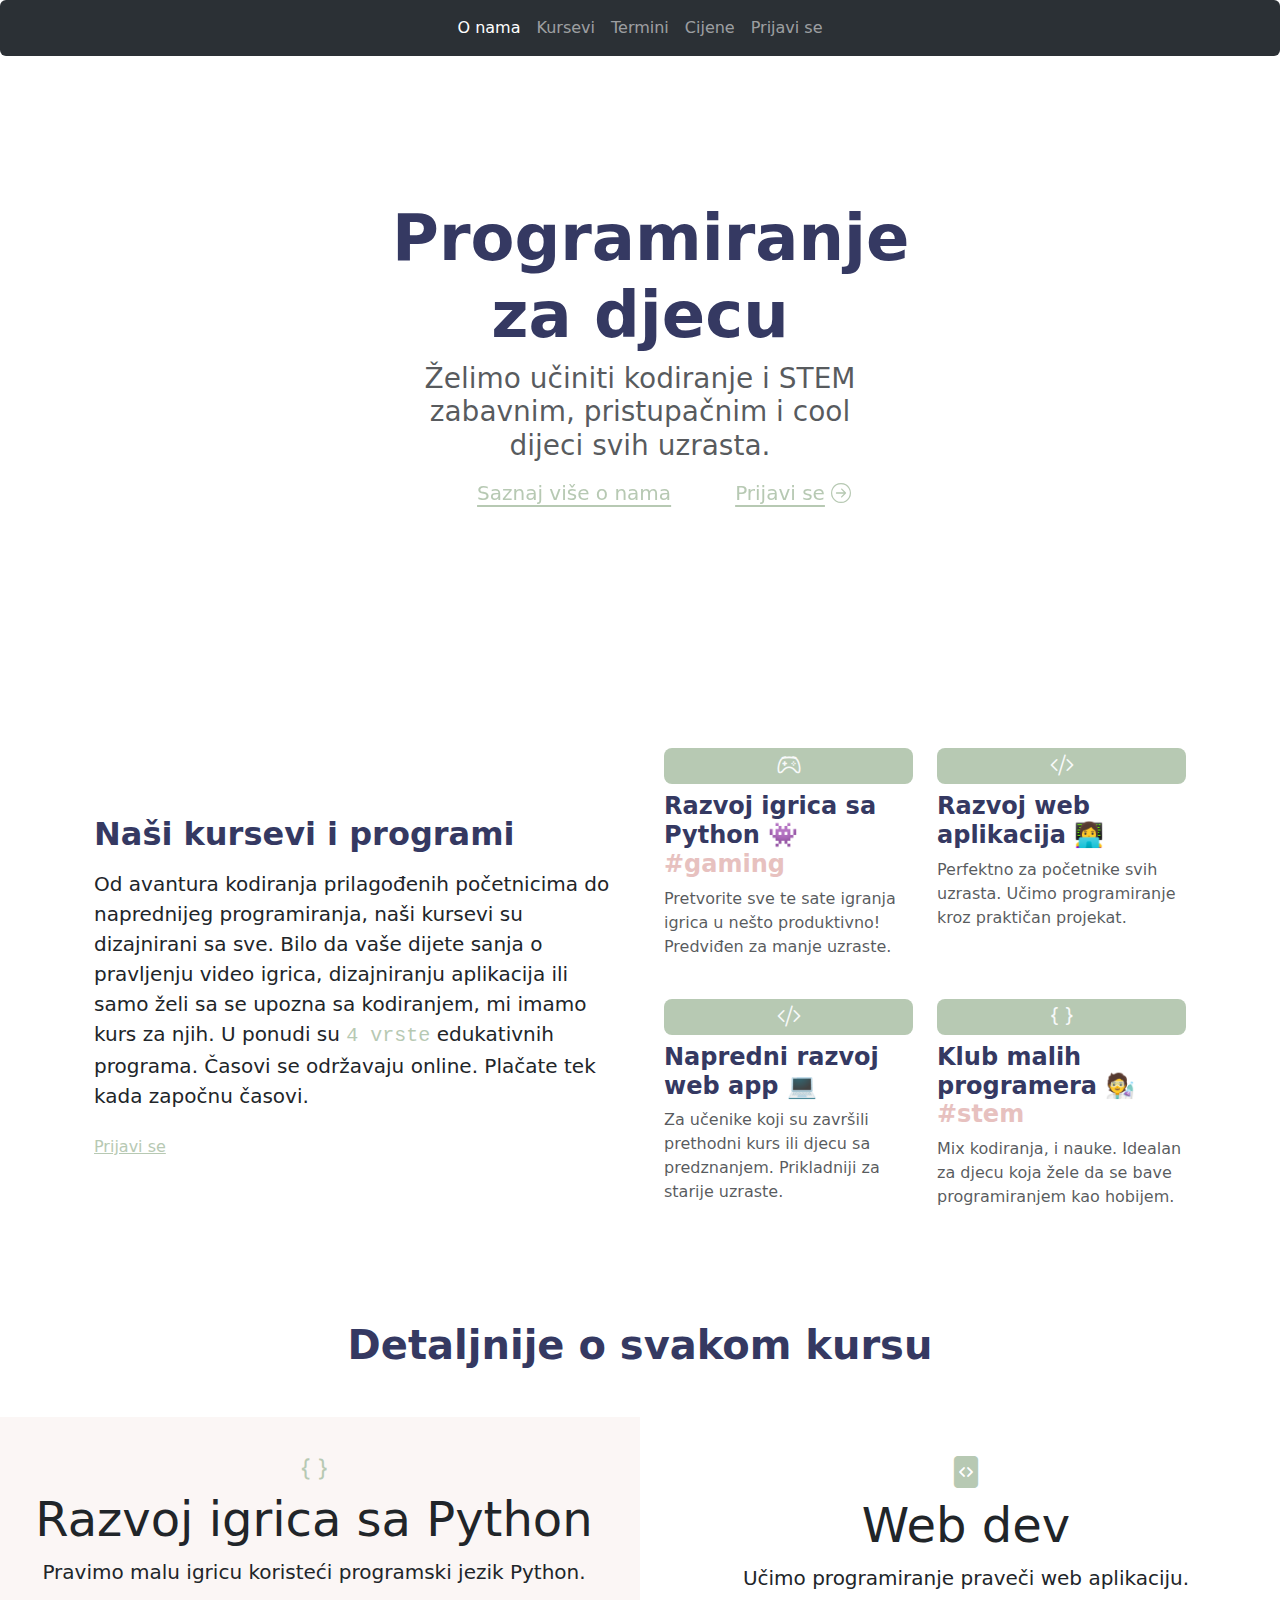
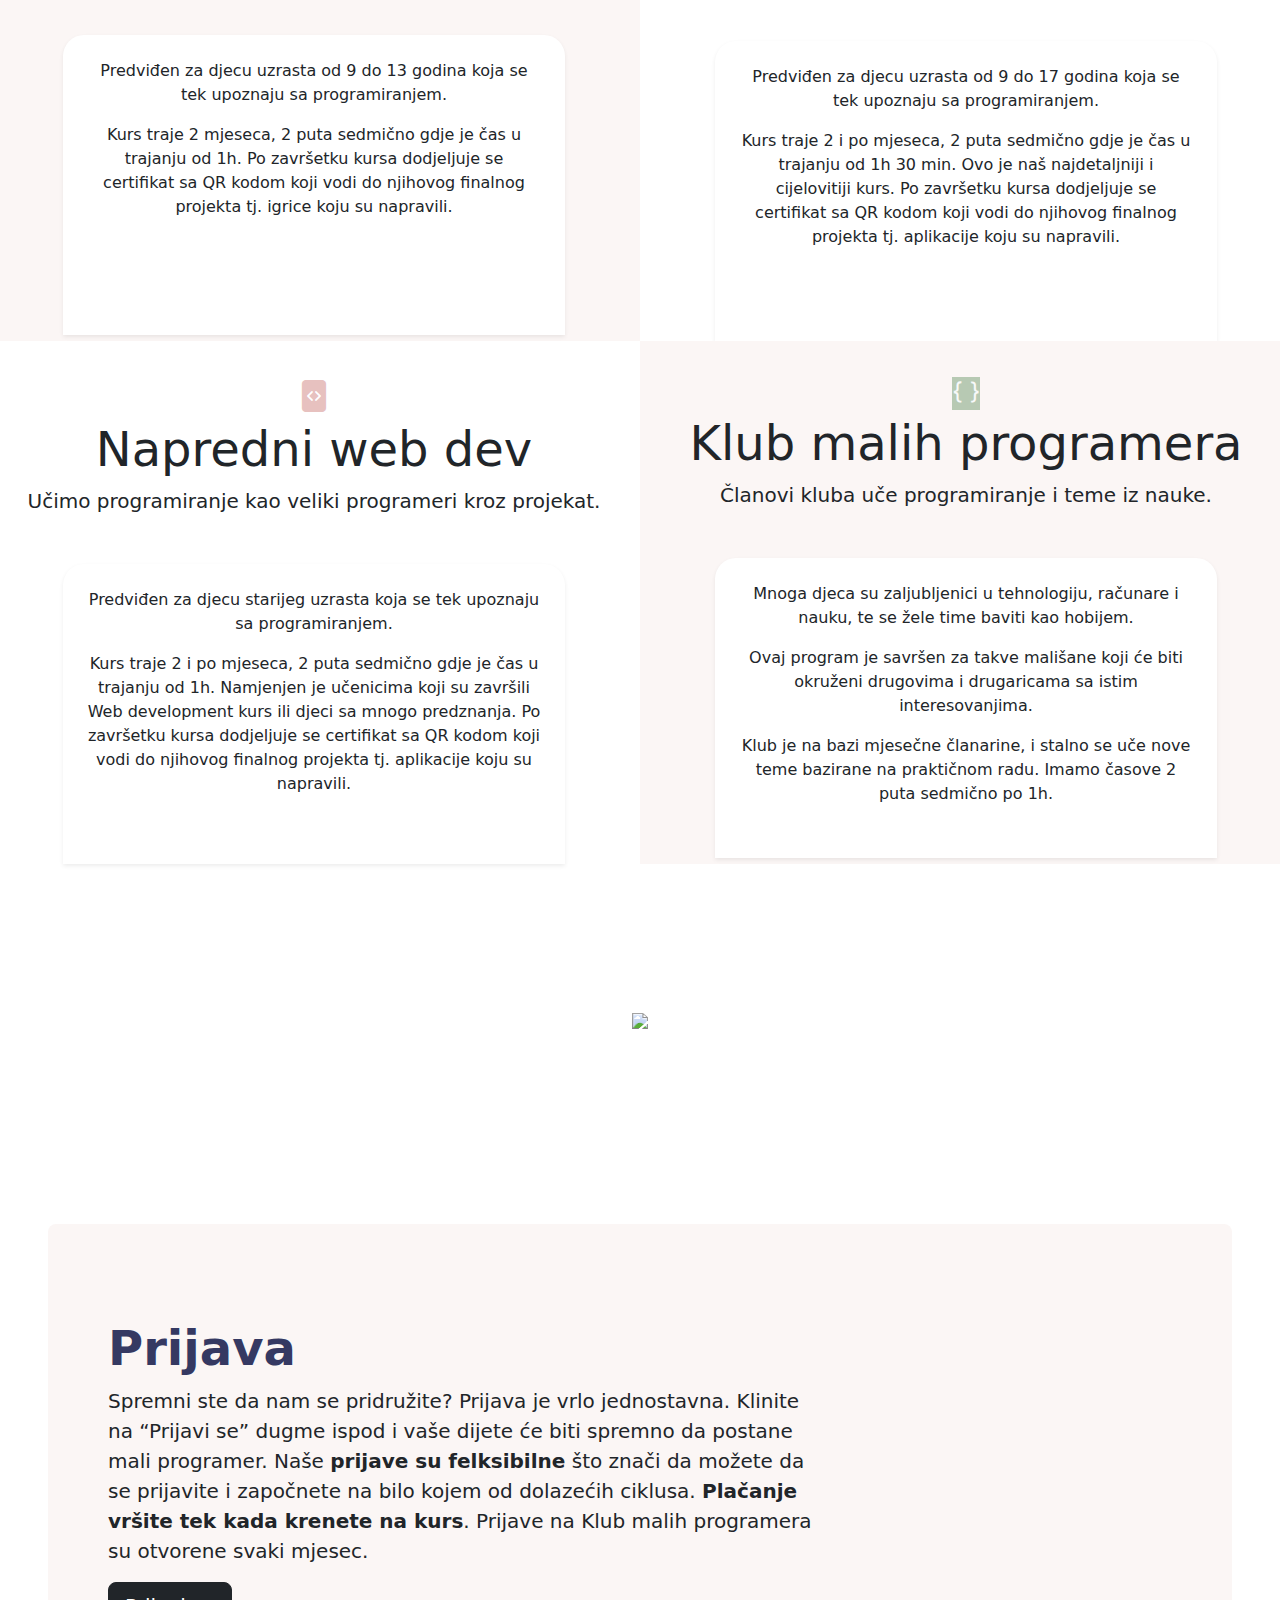
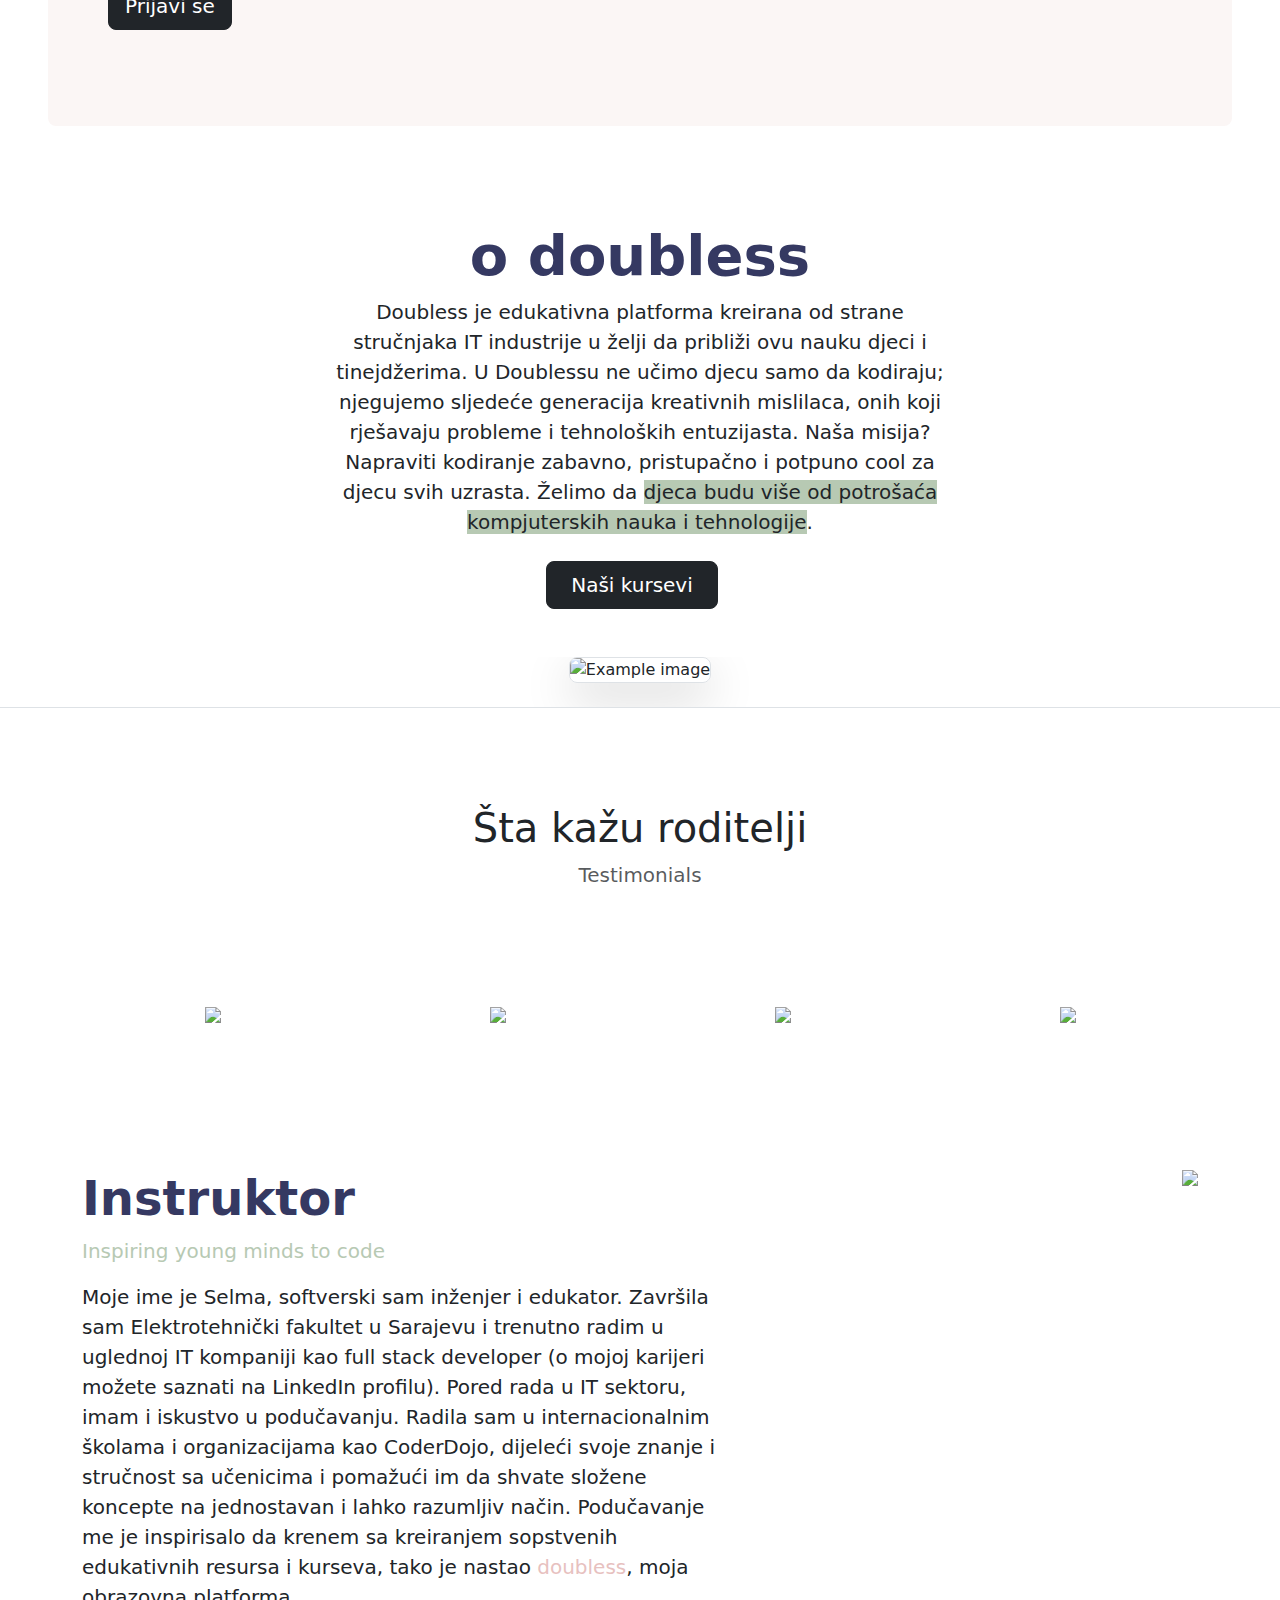
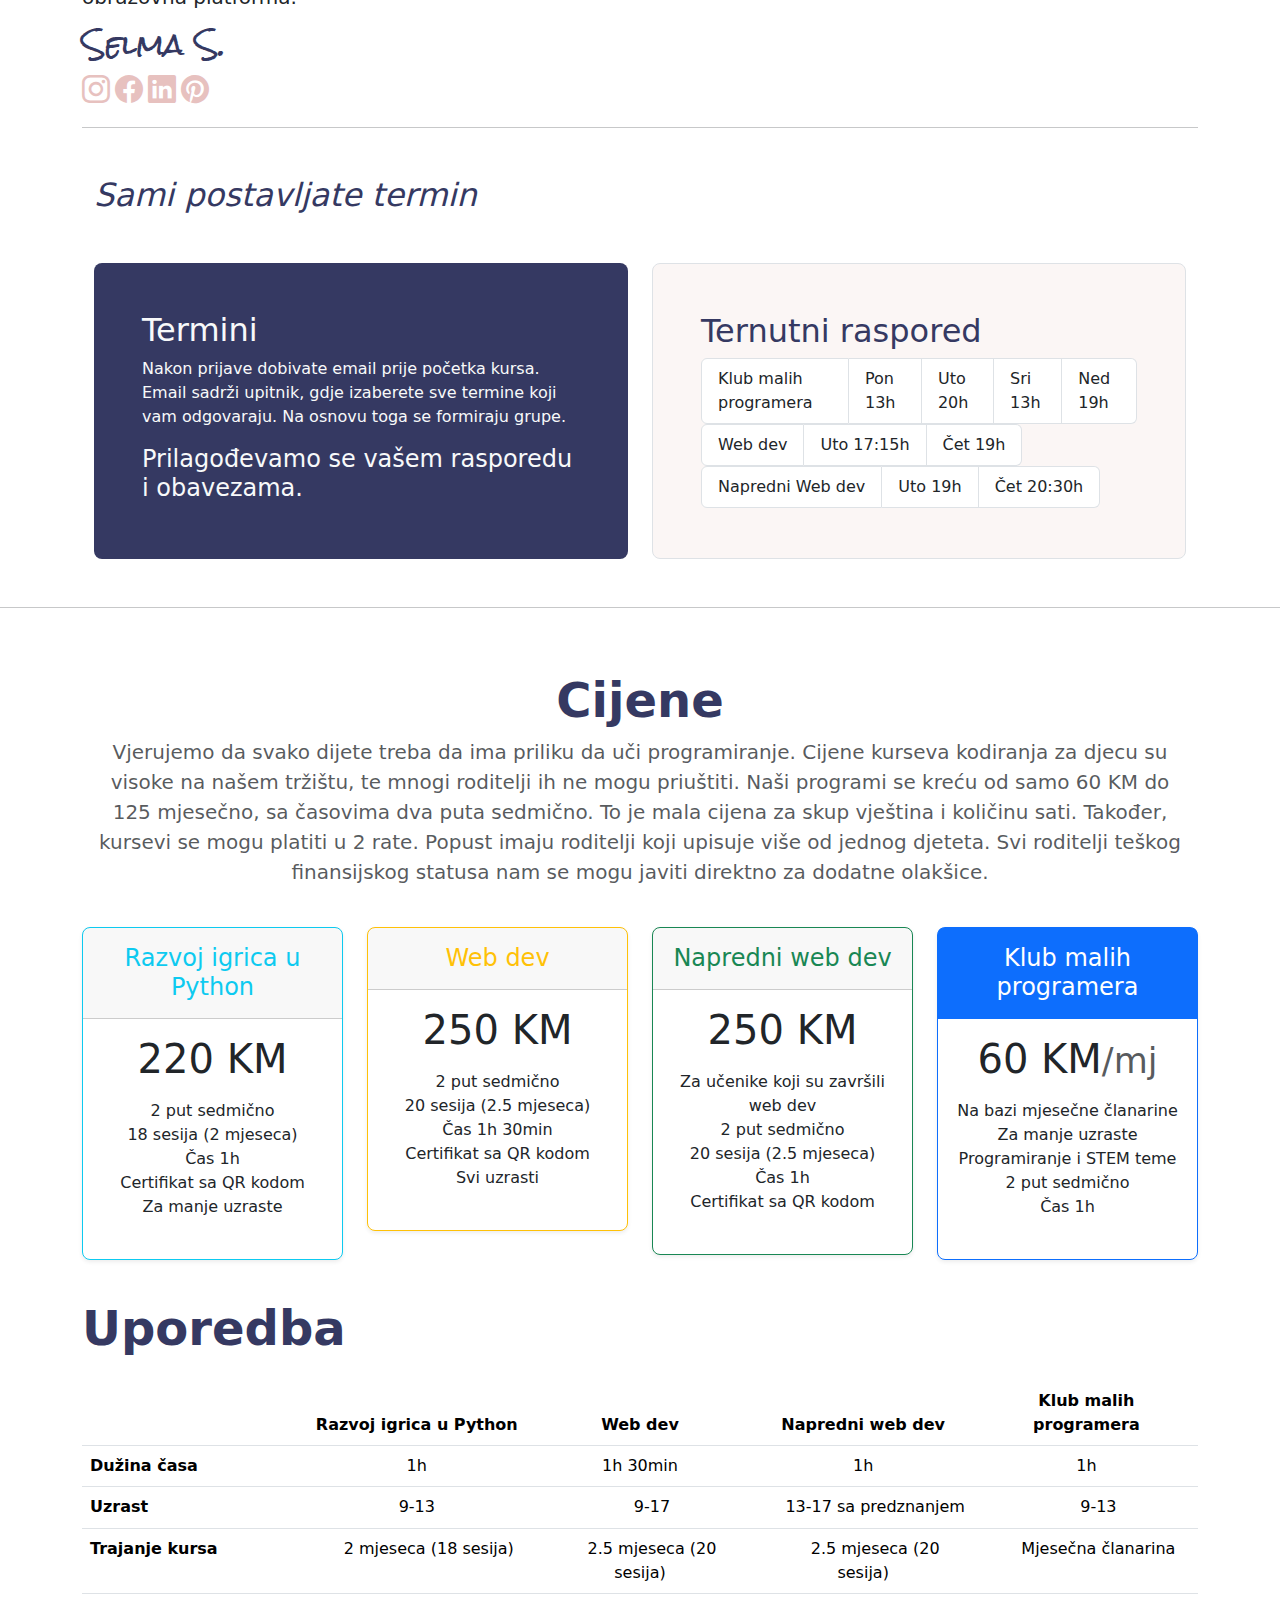
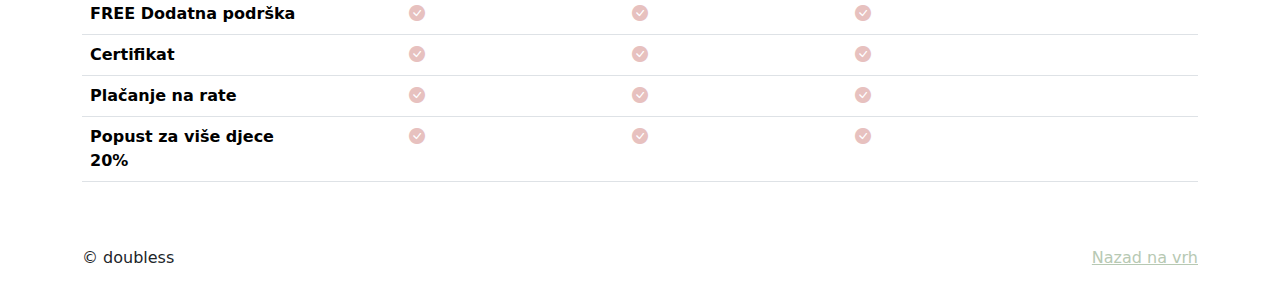
==== indext.html @ 5a81f7b3 "index ans css" ====
<!DOCTYPE html>
<html>

<head>
    <title>doubless - Kursevi Info</title>
    <link rel="icon" type="image/x-icon" href="assets/doubless-logo.svg">
    <link rel="stylesheet" href="style.css">
    <link href="https://cdn.jsdelivr.net/npm/bootstrap@5.3.3/dist/css/bootstrap.min.css" rel="stylesheet"
        integrity="sha384-QWTKZyjpPEjISv5WaRU9OFeRpok6YctnYmDr5pNlyT2bRjXh0JMhjY6hW+ALEwIH" crossorigin="anonymous">
    <link rel="stylesheet" href="https://cdn.jsdelivr.net/npm/bootstrap-icons@1.3.0/font/bootstrap-icons.css">
    <link rel="preconnect" href="https://fonts.googleapis.com">
    <link rel="preconnect" href="https://fonts.gstatic.com" crossorigin>
    <link href="https://fonts.googleapis.com/css2?family=Rock+Salt&display=swap" rel="stylesheet">
    <script src="https://cdn.jsdelivr.net/npm/bootstrap@5.3.3/dist/js/bootstrap.bundle.min.js"></script>
</head>

<body>
    <!--NAVBAR-->
    <nav class="navbar navbar-expand-lg bg-body-tertiary rounded sticky-top" aria-label="Main menu"
        data-bs-theme="dark">
        <div class="container-fluid">
            <button class="navbar-toggler" type="button" data-bs-toggle="collapse" data-bs-target="#navbarsExample11"
                aria-controls="navbarsExample11" aria-expanded="false" aria-label="Toggle navigation">
                <span class="navbar-toggler-icon"></span>
            </button>

            <div class="collapse navbar-collapse d-lg-flex" id="navbarsExample11">
                <ul class="navbar-nav col-lg-12 justify-content-lg-center">
                    <li class="nav-item">
                        <a class="nav-link active" aria-current="page" href="#o-doubless">O nama</a>
                    </li>
                    <li class="nav-item">
                        <a class="nav-link" href="#kursevi">Kursevi</a>
                    </li>
                    <li class="nav-item">
                        <a class="nav-link" href="#termini">Termini</a>
                    </li>
                    <li class="nav-item">
                        <a class="nav-link" href="#cijene">Cijene</a>
                    </li>
                    <li class="nav-item">
                        <a class="nav-link" href="#prijava">Prijavi se</a>
                    </li>
                </ul>

            </div>
        </div>
    </nav>
    </nav>
    <!--END NAVBAR-->
    <main data-bs-spy="scroll" data-bs-target="#main-nav">
        <!--HEADER-->
        <div class="position-relative overflow-hidden p-3 p-md-5 coding-kids-bg text-center">
            <div class="col-md-6 p-lg-5 mx-auto my-5">
                <h1 class="display-3 fw-bold blue-text">Programiranje za djecu</h1>
                <h3 class="fw-normal text-muted mb-3">Želimo učiniti kodiranje i STEM zabavnim, pristupačnim i cool
                    dijeci svih uzrasta.</h3>
                <div class="d-flex gap-3 justify-content-center lead fw-normal">
                    <a class="icon-link mx-5" href="#o-doubless">
                        Saznaj više o nama
                    </a>
                    <a class="icon-link" href="#prijava">
                        Prijavi se <i class="bi-arrow-right-circle"></i>

                    </a>
                </div>
            </div>
        </div>

        <!--KURSEVI-->
        <div id="kursevi" class="container px-4 py-5">

            <div class="row row-cols-1 row-cols-md-2 align-items-md-center g-5 py-5">
                <div class="col d-flex flex-column align-items-start gap-2">
                    <h2 class="fw-bold blue-text">Naši kursevi i programi</h2>
                    <p class="lead">
                        Od avantura kodiranja prilagođenih početnicima do naprednijeg programiranja, naši kursevi su
                        dizajnirani sa sve. Bilo da vaše dijete sanja o pravljenju video igrica,
                        dizajniranju
                        aplikacija ili samo želi sa se upozna sa kodiranjem, mi imamo kurs za njih. U ponudi su
                        <strong class="font-monospace green-text">4 vrste</strong>
                        edukativnih programa. Časovi se održavaju online. Plačate tek kada započnu časovi.
                    </p>
                    <a href="https://docs.google.com/forms/d/e/1FAIpQLSfyMTH7aptiJFYDIwvxErD6fFetUZGbNiWB-TC8jbRdV_e57Q/viewform?usp=sf_link"
                        class="green-text">Prijavi se</a>
                </div>

                <div class="col">
                    <div class="row row-cols-1 row-cols-sm-2 g-4">
                        <div class="col d-flex flex-column gap-2">
                            <div
                                class="feature-icon-small d-inline-flex align-items-center justify-content-center green-bg fs-4 rounded-3">
                                <i class="bi bi-controller  text-light"></i>
                            </div>
                            <h4 class="fw-semibold mb-0 blue-text">Razvoj igrica sa Python 👾 <span
                                    class="pink-text">#gaming</span></h4>
                            <p class="text-body-secondary">Pretvorite sve te sate igranja igrica u nešto produktivno!
                                Predviđen za manje uzraste.
                            </p>
                        </div>

                        <div class="col d-flex flex-column gap-2">
                            <div
                                class="feature-icon-small d-inline-flex align-items-center justify-content-center green-bg fs-4 rounded-3">
                                <i class="bi bi-code-slash  text-light"></i>
                            </div>
                            <h4 class="fw-semibold mb-0 blue-text">Razvoj web aplikacija 👩‍💻 </h4>
                            <p class="text-body-secondary">Perfektno za početnike svih uzrasta. Učimo programiranje kroz
                                praktičan projekat.
                            </p>
                        </div>

                        <div class="col d-flex flex-column gap-2">
                            <div
                                class="feature-icon-small d-inline-flex align-items-center justify-content-center green-bg fs-4 rounded-3">
                                <i class="bi bi-code-slash  text-light"></i>
                            </div>
                            <h4 class="fw-semibold mb-0 blue-text">Napredni razvoj web app 💻</h4>
                            <p class="text-body-secondary">Za učenike koji su završili prethodni kurs ili djecu sa
                                predznanjem. Prikladniji za starije uzraste.
                            </p>
                        </div>

                        <div class="col d-flex flex-column gap-2">
                            <div
                                class="feature-icon-small d-inline-flex align-items-center justify-content-center green-bg fs-4 rounded-3">
                                <i class="bi bi-braces text-light"></i>
                            </div>

                            <h4 class="fw-semibold mb-0 blue-text">Klub malih programera 🧑‍🔬<span
                                    class="pink-text">#stem</span></h4>
                            <p class="text-body-secondary">Mix kodiranja, i nauke. Idealan za djecu koja
                                žele da se bave programiranjem kao hobijem.
                            </p>
                        </div>
                    </div>
                </div>
            </div>
        </div>
        <!--KURSEVI DETALJNO-->
        <div clas="container mt-5 mb-5">
            <h2 class="display-6 fw-bold blue-text mb-5 text-center">Detaljnije o svakom kursu</h2>
            <div class="row text-center">
                <div class="col-lg-6 light-bg">
                    <div class="my-3 p-3">
                        <i class="bi bi-braces green-text fs-3"></i>
                        <h2 class="display-5">Razvoj igrica sa Python</h2>
                        <p class="lead    ">Pravimo malu igricu koristeći programski jezik Python.</p>
                    </div>
                    <div class="bg-body shadow-sm mx-auto p-4"
                        style="width: 80%; height: 300px; border-radius: 21px 21px 0 0;">
                        <p>Predviđen za djecu uzrasta od 9 do 13 godina koja se tek upoznaju sa programiranjem.</p>
                        <p>Kurs traje 2 mjeseca, 2 puta sedmično gdje je čas u trajanju od 1h. Po završetku kursa
                            dodjeljuje se certifikat sa QR kodom koji vodi do njihovog finalnog
                            projekta tj. igrice koju su napravili.</p>

                    </div>
                </div>
                <div class="col-lg-6">
                    <div class="my-3 p-3">
                        <i class="bi bi-file-code-fill green-text fs-2"></i>
                        <h2 class="display-5">Web dev</h2>
                        <p class="lead">Učimo programiranje praveči web aplikaciju.</p>
                    </div>
                    <div class="bg-body shadow-sm mx-auto p-4"
                        style="width: 80%; height: 300px; border-radius: 21px 21px 0 0;">
                        <p>Predviđen za djecu uzrasta od 9 do 17 godina koja se tek upoznaju sa programiranjem.</p>
                        <p>Kurs traje 2 i po mjeseca, 2 puta sedmično gdje je čas u trajanju od 1h 30 min. Ovo je naš
                            najdetaljniji i cijelovitiji kurs. Po završetku kursa
                            dodjeljuje se certifikat sa QR kodom koji vodi do njihovog finalnog
                            projekta tj. aplikacije koju su napravili.</p>
                    </div>
                </div>
            </div>
            <div class="row text-center">
                <div class="col-lg-6">
                    <div class="my-3 p-3">
                        <i class="bi bi-file-code-fill pink-text fs-2"></i>
                        <h2 class="display-5">Napredni web dev</h2>
                        <p class="lead    ">Učimo programiranje kao veliki programeri kroz projekat.</p>
                    </div>
                    <div class="bg-body shadow-sm mx-auto p-4"
                        style="width: 80%; height: 300px; border-radius: 21px 21px 0 0;">
                        <p>Predviđen za djecu starijeg uzrasta koja se tek upoznaju sa programiranjem.</p>
                        <p>Kurs traje 2 i po mjeseca, 2 puta sedmično gdje je čas u trajanju od 1h. Namjenjen je
                            učenicima koji su završili Web development kurs ili djeci sa mnogo predznanja. Po završetku
                            kursa
                            dodjeljuje se certifikat sa QR kodom koji vodi do njihovog finalnog
                            projekta tj. aplikacije koju su napravili.</p>
                    </div>
                </div>
                <div class="col-lg-6 light-bg">
                    <div class="my-3 p-3">
                        <i class="bi bi-braces text-light green-bg fs-3"></i>
                        <h2 class="display-5">Klub malih programera</h2>
                        <p class="lead">Članovi kluba uče programiranje i teme iz nauke.</p>
                    </div>
                    <div class="bg-body shadow-sm mx-auto p-4"
                        style="width: 80%; height: 300px; border-radius: 21px 21px 0 0;">
                        <p>Mnoga djeca su zaljubljenici u tehnologiju, računare i nauku, te se žele time baviti kao
                            hobijem.</p>
                        <p>Ovaj program je savršen za takve mališane koji će biti okruženi drugovima i drugaricama sa
                            istim interesovanjima.</p>
                        <p>Klub je na bazi mjesečne članarine, i stalno se uče nove teme bazirane na praktičnom radu.
                            Imamo časove 2 puta sedmično po 1h.
                        </p>

                    </div>
                </div>

            </div>
        </div>

        <!--CERTIFIKAT-->
        <div class="position-relative overflow-hidden p-3 p-md-5 text-center">
            <div class="col-md-12 p-lg-5 mx-auto my-5">
                <img class="img-fluid" src="assets/certifikat.png">
            </div>
        </div>
        <!--PRIJAVA-->
        <div id="prijava" class="p-5 m-5 light-bg rounded-3">
            <div class="container-fluid py-5">
                <h1 class="display-5 fw-bold blue-text">Prijava</h1>
                <p class="col-md-8 fs-5">
                    Spremni ste da nam se pridružite? Prijava je vrlo jednostavna. Klinite na “Prijavi se”
                    dugme ispod i vaše dijete će biti spremno da postane mali programer. Naše
                    <strong> prijave su felksibilne</strong> što znači da možete da se prijavite i započnete na bilo
                    kojem od
                    dolazećih ciklusa. <strong>Plačanje vršite tek kada krenete na kurs</strong>. Prijave na Klub malih
                    programera su otvorene svaki mjesec.
                </p>
                <a href="https://docs.google.com/forms/d/e/1FAIpQLSfyMTH7aptiJFYDIwvxErD6fFetUZGbNiWB-TC8jbRdV_e57Q/viewform?usp=sf_link"
                    class="btn btn-dark btn-lg" type="button">Prijavi se</a>
            </div>
        </div>

        <!--O NAMA-->
        <div id="o-doubless" class="px-4 pt-5 text-center border-bottom">
            <h1 class="display-4 fw-bold blue-text">o doubless</h1>
            <div class="col-lg-6 mx-auto">
                <p class="lead mb-4">Doubless je edukativna platforma kreirana od strane stručnjaka IT industrije u
                    želji da približi ovu nauku djeci i tinejdžerima. U Doublessu ne učimo djecu samo da kodiraju;
                    njegujemo sljedeće
                    generacija kreativnih mislilaca, onih koji rješavaju probleme i tehnoloških entuzijasta. Naša
                    misija? Napraviti
                    kodiranje
                    zabavno, pristupačno i potpuno cool za djecu svih uzrasta. Želimo da <spam class="green-bg">djeca
                        budu više od potrošaća
                        kompjuterskih nauka i tehnologije</spam>.
                </p>
                <div class="d-grid gap-2 d-sm-flex justify-content-sm-center mb-5">
                    <a href="#kursevi" type="button" class="btn btn-dark btn-lg px-4 me-sm-3">Naši kursevi</a>
                </div>
            </div>
            <div class="overflow-hidden" style="max-height: 30vh;">
                <div class="container px-5">
                    <img src="https://scontent.fsjj1-1.fna.fbcdn.net/v/t39.30808-6/355636061_574315298188347_8721542532376691542_n.png?_nc_cat=110&ccb=1-7&_nc_sid=cc71e4&_nc_ohc=D7DRjhoy9J8Q7kNvgGRf_wW&_nc_ht=scontent.fsjj1-1.fna&oh=00_AYCmL9m9R1mGpqq2GhCBnh_UpuxuMKOahS43EcLEIBGIGQ&oe=66D1874F"
                        class="img-fluid border rounded-3 shadow-lg mb-4" alt="Example image" width="700" height="500"
                        loading="lazy">
                </div>
            </div>
        </div>
        <!--TESTIMONIALS-->
        <section class="py-5 text-center container">
            <div class="row py-lg-5">
                <div class="col-lg-8 col-md-8 mx-auto">
                    <h1 class="fw-light">Šta kažu roditelji</h1>
                    <p class="lead text-body-secondary">Testimonials</p>
                </div>
            </div>
            <div class="row py-lg-5">
                <div class="col-lg-3 col-md-4 mx-auto">
                    <img class="img-fluid" src="assets/testimonials1.png">
                </div>
                <div class="col-lg-3 col-md-4 mx-auto">
                    <img class="img-fluid" src="assets/testimonials2.png">
                </div>
                <div class="col-lg-3 col-md-4 mx-auto">
                    <img class="img-fluid" src="assets/testimonials3.png">
                </div>
                <div class="col-lg-3 col-md-4 mx-auto">
                    <img class="img-fluid" src="assets/testimonials4.png">
                </div>
            </div>
        </section>
        <!--INSTRUKTOR-->
        <div class="container marketing mt-5">
            <div class="row featurette">
                <div class="col-lg-7">
                    <h2 class="display-5 fw-bold blue-text">Instruktor
                    </h2>
                    <p class="lead green-text">Inspiring young minds to code</p>

                    <p class="lead">Moje ime je Selma, softverski sam inženjer i edukator. Završila sam Elektrotehnički
                        fakultet u Sarajevu i trenutno radim u uglednoj IT kompaniji kao full stack developer (o mojoj
                        karijeri možete saznati na LinkedIn profilu).
                        Pored rada u IT sektoru, imam i iskustvo u podučavanju. Radila sam u internacionalnim školama i
                        organizacijama kao
                        CoderDojo, dijeleći svoje znanje i stručnost sa učenicima i pomažući im da shvate složene
                        koncepte na jednostavan i lahko razumljiv način. Podučavanje me je inspirisalo da krenem sa
                        kreiranjem sopstvenih edukativnih resursa i kurseva, tako je nastao <spam
                            class="strong pink-text">doubless</spam>, moja obrazovna platforma.
                    </p>
                    <h3 class="rock-salt-regular blue-text mt-3 mb-2">Selma S.</h3>
                    <a href="https://www.instagram.com/doubless.primary/?hl=hr
                    " class="pink-text fs-3"><i class="bi bi-instagram"></i></a>
                    <a href="https://www.facebook.com/doubless.primary" class="pink-text fs-3"><i
                            class="bi bi-facebook"></i></a>
                    <a href="https://www.linkedin.com/in/selma-sorguc/
                    " class="pink-text fs-3"><i class="bi bi-linkedin"></i></a>
                    <a href="https://www.linkedin.com/in/selma-sorguc/
                    " class="pink-text fs-3"><i class="bi bi-pinterest"></i></a>
                </div>
                <div class="col-lg-5">
                    <img class="img-fluid float-end" src="assets/Professional Photos/7.png">
                </div>
            </div>

            <hr class="featurette-divider">

        </div>

        <!--TERMINI-->
        <div class="container">
            <div id="termini" class="container mt-5 mb-5">
                <h2 class="mt-5 mb-5 blue-text"><em>Sami postavljate termin</em></h2>
                <div class="row align-items-md-stretch">
                    <div class="col-md-6">
                        <div class="h-100 p-5 blue-bg text-light rounded-3">
                            <h2>Termini</h2>
                            <p>Nakon prijave dobivate email prije početka kursa. Email sadrži upitnik, gdje
                                izaberete
                                sve
                                termine koji vam odgovaraju. Na osnovu toga se formiraju grupe.</p>
                            <h4>Prilagođevamo se vašem
                                rasporedu i obavezama.</h4>
                        </div>
                    </div>
                    <div class="col-md-6">
                        <div class="h-100 p-5 light-bg border rounded-3">
                            <h2 class="blue-text">Ternutni raspored</h2>
                            <ul class="list-group list-group-horizontal">
                                <li class="list-group-item">Klub malih programera</li>
                                <li class="list-group-item">Pon 13h</li>
                                <li class="list-group-item">Uto 20h</li>
                                <li class="list-group-item">Sri 13h</li>
                                <li class="list-group-item">Ned 19h</li>
                            </ul>
                            <ul class="list-group list-group-horizontal">
                                <li class="list-group-item">Web dev</li>
                                <li class="list-group-item">Uto 17:15h</li>
                                <li class="list-group-item">Čet 19h</li>
                            </ul>
                            <ul class="list-group list-group-horizontal">
                                <li class="list-group-item">Napredni Web dev</li>
                                <li class="list-group-item">Uto 19h</li>
                                <li class="list-group-item">Čet 20:30h</li>
                            </ul>
                        </div>
                    </div>
                </div>
            </div>
        </div>
        <hr class="featurette-divider">
        <!--CIJENE-->
        <div id="cijene" class="container mt-5 mb-5">
            <div class="pricing-header p-3 pb-md-4 mx-auto text-center">
                <h1 class="display-5 fw-bold blue-text">Cijene</h1>
                <p class="fs-5 text-body-secondary">Vjerujemo da svako dijete treba da ima priliku da uči programiranje.
                    Cijene kurseva kodiranja za djecu su visoke na našem tržištu, te mnogi roditelji ih ne mogu
                    priuštiti. Naši programi se kreću od samo 60 KM do 125 mjesečno, sa časovima dva puta sedmično. To
                    je mala cijena za skup vještina i količinu sati. Također, kursevi se mogu platiti u 2 rate. Popust
                    imaju roditelji koji upisuje više od jednog djeteta. Svi roditelji teškog finansijskog statusa nam
                    se mogu javiti direktno za dodatne olakšice.
                </p>
            </div>
            <div class="row row-cols-1 row-cols-md-4 mb-3 text-center">
                <div class="col-md-3">
                    <div class="card mb-4 rounded-3 shadow-sm border-info">
                        <div class="card-header py-3">
                            <h4 class="my-0 fw-normal text-info">Razvoj igrica u Python</h4>
                        </div>
                        <div class="card-body">
                            <h1 class="card-title pricing-card-title">220 KM</h1>
                            <ul class="list-unstyled mt-3 mb-4">
                                <li>2 put sedmično</li>
                                <li>18 sesija (2 mjeseca)</li>
                                <li>Čas 1h</li>
                                <li>Certifikat sa QR kodom</li>
                                <li>Za manje uzraste</li>
                            </ul>
                        </div>
                    </div>
                </div>
                <div class="col-md-3">
                    <div class="card mb-4 rounded-3 shadow-sm border-warning">
                        <div class="card-header py-3">
                            <h4 class="my-0 fw-normal text-warning">Web dev</h4>
                        </div>
                        <div class="card-body">
                            <h1 class="card-title pricing-card-title">250 KM</h1>
                            <ul class="list-unstyled mt-3 mb-4">
                                <li>2 put sedmično</li>
                                <li>20 sesija (2.5 mjeseca)</li>
                                <li>Čas 1h 30min</li>
                                <li>Certifikat sa QR kodom</li>
                                <li>Svi uzrasti</li>
                            </ul>
                        </div>
                    </div>
                </div>
                <div class="col-md-3">
                    <div class="card mb-4 rounded-3 shadow-sm border-success">
                        <div class="card-header py-3">
                            <h4 class="my-0 fw-normal text-success">Napredni web dev</h4>
                        </div>
                        <div class="card-body">
                            <h1 class="card-title pricing-card-title">250 KM</h1>
                            <ul class="list-unstyled mt-3 mb-4">
                                <li>Za učenike koji su završili web dev</li>
                                <li>2 put sedmično</li>
                                <li>20 sesija (2.5 mjeseca)</li>
                                <li>Čas 1h</li>
                                <li>Certifikat sa QR kodom</li>
                            </ul>
                        </div>
                    </div>
                </div>
                <div class="col-md-3">
                    <div class="card mb-4 rounded-3 shadow-sm border-primary">
                        <div class="card-header py-3 text-bg-primary border-primary">
                            <h4 class="my-0 fw-normal">Klub malih programera</h4>
                        </div>
                        <div class="card-body">
                            <h1 class="card-title pricing-card-title">60 KM<small
                                    class="text-body-secondary fw-light">/mj</small></h1>
                            <ul class="list-unstyled mt-3 mb-4">
                                <li>Na bazi mjesečne članarine</li>
                                <li>Za manje uzraste</li>
                                <li>Programiranje i STEM teme</li>
                                <li>2 put sedmično</li>
                                <li>Čas 1h</li>
                            </ul>
                        </div>
                    </div>
                </div>
            </div>

            <h2 class="display-5 fw-bold blue-text mb-4">Uporedba</h2>

            <div class="table-responsive">
                <table class="table text-center">
                    <thead>
                        <tr>
                            <th style="width: 20%;"></th>
                            <th style="width: 20%;">Razvoj igrica u Python</th>
                            <th style="width: 20%;">Web dev</th>
                            <th style="width: 20%;">Napredni web dev</th>
                            <th style="width: 20%;">Klub malih programera</th>
                        </tr>
                    </thead>
                    <tbody>
                        <tr>
                            <th scope="row" class="text-start">Dužina časa</th>
                            <td>1h</td>
                            <td>1h 30min</td>
                            <td>1h</td>
                            <td>1h</td>
                        </tr>
                        <tr>
                            <th scope="row" class="text-start">Uzrast</th>
                            <td>9-13</td>
                            <td><svg class="bi" width="24" height="24">
                                    <use xlink:href="#check"></use>
                                </svg>9-17</td>
                            <td><svg class="bi" width="24" height="24">
                                    <use xlink:href="#check"></use>
                                </svg>13-17 sa predznanjem</td>
                            <td><svg class="bi" width="24" height="24">
                                    <use xlink:href="#check"></use>
                                </svg>9-13</td>
                        </tr>
                    </tbody>

                    <tbody>
                        <tr>
                            <th scope="row" class="text-start">Trajanje kursa</th>
                            <td><svg class="bi" width="24" height="24">
                                    <use xlink:href="#check"></use>
                                </svg>2 mjeseca (18 sesija)</td>
                            <td><svg class="bi" width="24" height="24">
                                    <use xlink:href="#check"></use>
                                </svg>2.5 mjeseca (20 sesija)</td>
                            <td><svg class="bi" width="24" height="24">
                                    <use xlink:href="#check"></use>
                                </svg>2.5 mjeseca (20 sesija)</td>
                            <td><svg class="bi" width="24" height="24">
                                    <use xlink:href="#check"></use>
                                </svg>Mjesečna članarina</td>

                        </tr>
                        <tr>
                            <th scope="row" class="text-start">FREE Dodatna podrška</th>
                            <td><i class="bi bi-check-circle-fill pink-text"></i></td>
                            <td><i class="bi bi-check-circle-fill pink-text"></i></td>
                            <td><i class="bi bi-check-circle-fill pink-text"></i></td>
                            <td></td>
                        </tr>
                        <tr>
                            <th scope="row" class="text-start">Certifikat</th>
                            <td><i class="bi bi-check-circle-fill pink-text"></i></td>
                            <td><i class="bi bi-check-circle-fill pink-text"></i>
                            <td><i class="bi bi-check-circle-fill pink-text"></i>
                            <td>
                        </tr>
                        <tr>
                            <th scope="row" class="text-start">Plačanje na rate</th>
                            <td><i class="bi bi-check-circle-fill pink-text"></i></td>
                            <td><i class="bi bi-check-circle-fill pink-text"></i>
                            <td><i class="bi bi-check-circle-fill pink-text"></i>
                            <td>
                        </tr>
                        <tr>
                            <th scope="row" class="text-start">Popust za više djece 20%</th>
                            <td><i class="bi bi-check-circle-fill pink-text"></i></td>
                            <td><i class="bi bi-check-circle-fill pink-text"></i>
                            <td><i class="bi bi-check-circle-fill pink-text"></i>
                            <td>
                        </tr>
                    </tbody>
                </table>
            </div>

        </div>


        <footer class="container mt-5">
            <p class="float-end"><a class="green-text" href="#">Nazad na vrh</a></p>
            <p>© doubless</p>
        </footer>
    </main>
    <script src="script.js"></script>
</body>

</html>
---- style.css ----
.green-text {
    color: #b7c9b3;
}

.pink-text {
    color: #e7c1bf;
}

.blue-text {
    color: #353962;
}


.green-bg {
    background-color: #b7c9b3;
}

.blue-bg {
    background-color: #353962;
}

.light-bg {
    background-color: #fbf6f5;
}

a.icon-link {
    color: #b7c9b3 !important;
    text-decoration: underline #b7c9b3 !important;
}

.rock-salt-regular {
    font-family: "Rock Salt", cursive;
    font-weight: 400;
    font-style: normal;
}

.coding-kids-bg {
    background: url("assets/coding-kids-bg.png");
    background-position: center;
    background-size: cover;
}
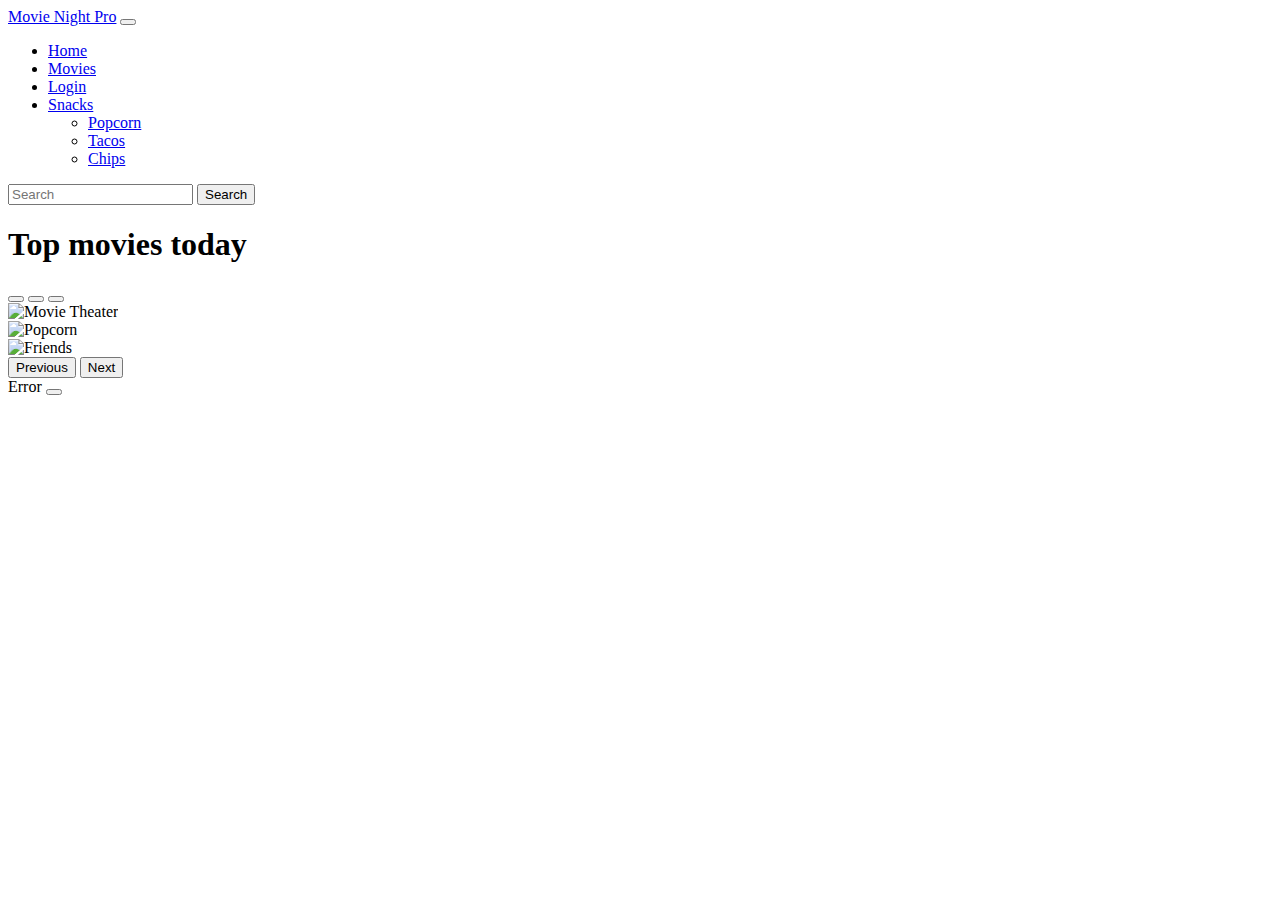
==== commit 0f04f026: "Update indext.html" ====
--- a/indext.html
+++ b/indext.html
@@ -1,545 +1,135 @@
-<!DOCTYPE html>
+<!doctype html>
 <html>
 
 <head>
-    <title>doubless - Kursevi Info</title>
-    <link rel="icon" type="image/x-icon" href="assets/doubless-logo.svg">
-    <link rel="stylesheet" href="style.css">
-    <link href="https://cdn.jsdelivr.net/npm/bootstrap@5.3.3/dist/css/bootstrap.min.css" rel="stylesheet"
-        integrity="sha384-QWTKZyjpPEjISv5WaRU9OFeRpok6YctnYmDr5pNlyT2bRjXh0JMhjY6hW+ALEwIH" crossorigin="anonymous">
-    <link rel="stylesheet" href="https://cdn.jsdelivr.net/npm/bootstrap-icons@1.3.0/font/bootstrap-icons.css">
-    <link rel="preconnect" href="https://fonts.googleapis.com">
-    <link rel="preconnect" href="https://fonts.gstatic.com" crossorigin>
-    <link href="https://fonts.googleapis.com/css2?family=Rock+Salt&display=swap" rel="stylesheet">
-    <script src="https://cdn.jsdelivr.net/npm/bootstrap@5.3.3/dist/js/bootstrap.bundle.min.js"></script>
+    <meta charset="utf-8" />
+    <meta name="viewport" content="width=device-width" />
+    <title>Movie Night</title>
+    <link href="style.css" rel="stylesheet" type="text/css" />
+    <!--Bootstrap-->
+    <link href="https://cdn.jsdelivr.net/npm/bootstrap@5.3.2/dist/css/bootstrap.min.css" rel="stylesheet"
+        integrity="sha384-T3c6CoIi6uLrA9TneNEoa7RxnatzjcDSCmG1MXxSR1GAsXEV/Dwwykc2MPK8M2HN" crossorigin="anonymous" />
+    <script src="config.js"></script>
 </head>
 
-<body>
-    <!--NAVBAR-->
-    <nav class="navbar navbar-expand-lg bg-body-tertiary rounded sticky-top" aria-label="Main menu"
-        data-bs-theme="dark">
+<body data-bs-theme="dark">
+    <!-----------------NAVBAR-------------------->
+    <nav class="navbar navbar-expand-lg">
         <div class="container-fluid">
-            <button class="navbar-toggler" type="button" data-bs-toggle="collapse" data-bs-target="#navbarsExample11"
-                aria-controls="navbarsExample11" aria-expanded="false" aria-label="Toggle navigation">
+            <a class="navbar-brand" href="#">Movie Night Pro</a>
+            <button class="navbar-toggler" type="button" data-bs-toggle="collapse" data-bs-target="#navbarNavDropdown"
+                aria-controls="navbarNavDropdown" aria-expanded="false" aria-label="Toggle navigation">
                 <span class="navbar-toggler-icon"></span>
             </button>
-
-            <div class="collapse navbar-collapse d-lg-flex" id="navbarsExample11">
-                <ul class="navbar-nav col-lg-12 justify-content-lg-center">
+            <div class="collapse navbar-collapse" id="navbarNavDropdown">
+                <ul class="navbar-nav">
                     <li class="nav-item">
-                        <a class="nav-link active" aria-current="page" href="#o-doubless">O nama</a>
+                        <a class="nav-link active" aria-current="page" href="index.html">Home</a>
                     </li>
                     <li class="nav-item">
-                        <a class="nav-link" href="#kursevi">Kursevi</a>
+                        <a class="nav-link" href="movies.html">Movies</a>
                     </li>
                     <li class="nav-item">
-                        <a class="nav-link" href="#termini">Termini</a>
+                        <a class="nav-link" href="login.html">Login</a>
                     </li>
-                    <li class="nav-item">
-                        <a class="nav-link" href="#cijene">Cijene</a>
-                    </li>
-                    <li class="nav-item">
-                        <a class="nav-link" href="#prijava">Prijavi se</a>
+                    <li class="nav-item dropdown">
+                        <a class="nav-link dropdown-toggle" href="#" role="button" data-bs-toggle="dropdown"
+                            aria-expanded="false">
+                            Snacks
+                        </a>
+                        <ul class="dropdown-menu">
+                            <li><a class="dropdown-item" href="#">Popcorn</a></li>
+                            <li><a class="dropdown-item" href="#">Tacos</a></li>
+                            <li>
+                                <a class="dropdown-item" href="#">Chips</a>
+                            </li>
+                        </ul>
                     </li>
                 </ul>
-
             </div>
         </div>
     </nav>
-    </nav>
-    <!--END NAVBAR-->
-    <main data-bs-spy="scroll" data-bs-target="#main-nav">
-        <!--HEADER-->
-        <div class="position-relative overflow-hidden p-3 p-md-5 coding-kids-bg text-center">
-            <div class="col-md-6 p-lg-5 mx-auto my-5">
-                <h1 class="display-3 fw-bold blue-text">Programiranje za djecu</h1>
-                <h3 class="fw-normal text-muted mb-3">Želimo učiniti kodiranje i STEM zabavnim, pristupačnim i cool
-                    dijeci svih uzrasta.</h3>
-                <div class="d-flex gap-3 justify-content-center lead fw-normal">
-                    <a class="icon-link mx-5" href="#o-doubless">
-                        Saznaj više o nama
-                    </a>
-                    <a class="icon-link" href="#prijava">
-                        Prijavi se <i class="bi-arrow-right-circle"></i>
+    <!------------------HEADER-------------------->
+    <div class="containr text-center">
+        <div class="row align-items-center pt-5">
+            <div class="col-md"></div>
+            <div class="col-md d-flex">
+                <input id="searchInput" class="form-control me-2" type="search" placeholder="Search"
+                    aria-label="Search" />
+                <button class="btn btn-outline-danger" type="submit" onclick="searchMovies()">Search</button>
+            </div>
+            <div class="col-md"></div>
+            <div id="result"></div>
+        </div>
+    </div>
+    <div class="container text-center mt-5 mb-5">
+        <h1 class="display-2 mb-5">Top movies today</h1>
+        <div class="row align-items-center">
+            <div id="1" class="col-lg-3"></div>
+            <div id="2" class="col-lg-3"></div>
+            <div id="3" class="col-lg-3"></div>
+            <div id="4" class="col-lg-3"></div>
+        </div>
+    </div>
 
-                    </a>
-                </div>
+    <div id="carouselExampleIndicators" class="carousel slide">
+        <div class="carousel-indicators">
+            <button type="button" data-bs-target="#carouselExampleIndicators" data-bs-slide-to="0" class="active"
+                aria-current="true" aria-label="Slide 1"></button>
+            <button type="button" data-bs-target="#carouselExampleIndicators" data-bs-slide-to="1"
+                aria-label="Slide 2"></button>
+            <button type="button" data-bs-target="#carouselExampleIndicators" data-bs-slide-to="2"
+                aria-label="Slide 3"></button>
+        </div>
+        <div class="carousel-inner">
+            <div class="carousel-item active">
+                <img src="assets/c1.jpg" class="d-block w-100" alt="Movie Theater" />
+            </div>
+            <div class="carousel-item">
+                <img src="assets/c2.jpg" class="d-block w-100" alt="Popcorn" />
+            </div>
+            <div class="carousel-item">
+                <img src="assets/c3.jpg" class="d-block w-100" alt="Friends" />
             </div>
         </div>
+        <button class="carousel-control-prev" type="button" data-bs-target="#carouselExampleIndicators"
+            data-bs-slide="prev">
+            <span class="carousel-control-prev-icon" aria-hidden="true"></span>
+            <span class="visually-hidden">Previous</span>
+        </button>
+        <button class="carousel-control-next" type="button" data-bs-target="#carouselExampleIndicators"
+            data-bs-slide="next">
+            <span class="carousel-control-next-icon" aria-hidden="true"></span>
+            <span class="visually-hidden">Next</span>
+        </button>
+    </div>
 
-        <!--KURSEVI-->
-        <div id="kursevi" class="container px-4 py-5">
-
-            <div class="row row-cols-1 row-cols-md-2 align-items-md-center g-5 py-5">
-                <div class="col d-flex flex-column align-items-start gap-2">
-                    <h2 class="fw-bold blue-text">Naši kursevi i programi</h2>
-                    <p class="lead">
-                        Od avantura kodiranja prilagođenih početnicima do naprednijeg programiranja, naši kursevi su
-                        dizajnirani sa sve. Bilo da vaše dijete sanja o pravljenju video igrica,
-                        dizajniranju
-                        aplikacija ili samo želi sa se upozna sa kodiranjem, mi imamo kurs za njih. U ponudi su
-                        <strong class="font-monospace green-text">4 vrste</strong>
-                        edukativnih programa. Časovi se održavaju online. Plačate tek kada započnu časovi.
-                    </p>
-                    <a href="https://docs.google.com/forms/d/e/1FAIpQLSfyMTH7aptiJFYDIwvxErD6fFetUZGbNiWB-TC8jbRdV_e57Q/viewform?usp=sf_link"
-                        class="green-text">Prijavi se</a>
-                </div>
-
-                <div class="col">
-                    <div class="row row-cols-1 row-cols-sm-2 g-4">
-                        <div class="col d-flex flex-column gap-2">
-                            <div
-                                class="feature-icon-small d-inline-flex align-items-center justify-content-center green-bg fs-4 rounded-3">
-                                <i class="bi bi-controller  text-light"></i>
-                            </div>
-                            <h4 class="fw-semibold mb-0 blue-text">Razvoj igrica sa Python 👾 <span
-                                    class="pink-text">#gaming</span></h4>
-                            <p class="text-body-secondary">Pretvorite sve te sate igranja igrica u nešto produktivno!
-                                Predviđen za manje uzraste.
-                            </p>
+    <div class="toast-container position-fixed bottom-0 start-0 p-6">
+        <div class="toast" id="liveToast" role="alert" aria-live="assertive" aria-atomic="true">
+            <div class="toast-body">
+                <div class="d-flex gap-4">
+                    <span><i class="fa-solid fa-circle-check fa-lg icon-success"></i></span>
+                    <div class="d-flex flex-column flex-grow-1 gap-2">
+                        <div class="d-flex align-items-center">
+                            <span class="fw-semibold">Error</span>
+                            <button type="button" class="btn-close btn-close-sm ms-auto" data-bs-dismiss="toast"
+                                aria-label="Close"></button>
                         </div>
-
-                        <div class="col d-flex flex-column gap-2">
-                            <div
-                                class="feature-icon-small d-inline-flex align-items-center justify-content-center green-bg fs-4 rounded-3">
-                                <i class="bi bi-code-slash  text-light"></i>
-                            </div>
-                            <h4 class="fw-semibold mb-0 blue-text">Razvoj web aplikacija 👩‍💻 </h4>
-                            <p class="text-body-secondary">Perfektno za početnike svih uzrasta. Učimo programiranje kroz
-                                praktičan projekat.
-                            </p>
-                        </div>
-
-                        <div class="col d-flex flex-column gap-2">
-                            <div
-                                class="feature-icon-small d-inline-flex align-items-center justify-content-center green-bg fs-4 rounded-3">
-                                <i class="bi bi-code-slash  text-light"></i>
-                            </div>
-                            <h4 class="fw-semibold mb-0 blue-text">Napredni razvoj web app 💻</h4>
-                            <p class="text-body-secondary">Za učenike koji su završili prethodni kurs ili djecu sa
-                                predznanjem. Prikladniji za starije uzraste.
-                            </p>
-                        </div>
-
-                        <div class="col d-flex flex-column gap-2">
-                            <div
-                                class="feature-icon-small d-inline-flex align-items-center justify-content-center green-bg fs-4 rounded-3">
-                                <i class="bi bi-braces text-light"></i>
-                            </div>
-
-                            <h4 class="fw-semibold mb-0 blue-text">Klub malih programera 🧑‍🔬<span
-                                    class="pink-text">#stem</span></h4>
-                            <p class="text-body-secondary">Mix kodiranja, i nauke. Idealan za djecu koja
-                                žele da se bave programiranjem kao hobijem.
-                            </p>
-                        </div>
+                        <span id="error-message"></span>
                     </div>
                 </div>
             </div>
         </div>
-        <!--KURSEVI DETALJNO-->
-        <div clas="container mt-5 mb-5">
-            <h2 class="display-6 fw-bold blue-text mb-5 text-center">Detaljnije o svakom kursu</h2>
-            <div class="row text-center">
-                <div class="col-lg-6 light-bg">
-                    <div class="my-3 p-3">
-                        <i class="bi bi-braces green-text fs-3"></i>
-                        <h2 class="display-5">Razvoj igrica sa Python</h2>
-                        <p class="lead    ">Pravimo malu igricu koristeći programski jezik Python.</p>
-                    </div>
-                    <div class="bg-body shadow-sm mx-auto p-4"
-                        style="width: 80%; height: 300px; border-radius: 21px 21px 0 0;">
-                        <p>Predviđen za djecu uzrasta od 9 do 13 godina koja se tek upoznaju sa programiranjem.</p>
-                        <p>Kurs traje 2 mjeseca, 2 puta sedmično gdje je čas u trajanju od 1h. Po završetku kursa
-                            dodjeljuje se certifikat sa QR kodom koji vodi do njihovog finalnog
-                            projekta tj. igrice koju su napravili.</p>
+    </div>
 
-                    </div>
-                </div>
-                <div class="col-lg-6">
-                    <div class="my-3 p-3">
-                        <i class="bi bi-file-code-fill green-text fs-2"></i>
-                        <h2 class="display-5">Web dev</h2>
-                        <p class="lead">Učimo programiranje praveči web aplikaciju.</p>
-                    </div>
-                    <div class="bg-body shadow-sm mx-auto p-4"
-                        style="width: 80%; height: 300px; border-radius: 21px 21px 0 0;">
-                        <p>Predviđen za djecu uzrasta od 9 do 17 godina koja se tek upoznaju sa programiranjem.</p>
-                        <p>Kurs traje 2 i po mjeseca, 2 puta sedmično gdje je čas u trajanju od 1h 30 min. Ovo je naš
-                            najdetaljniji i cijelovitiji kurs. Po završetku kursa
-                            dodjeljuje se certifikat sa QR kodom koji vodi do njihovog finalnog
-                            projekta tj. aplikacije koju su napravili.</p>
-                    </div>
-                </div>
-            </div>
-            <div class="row text-center">
-                <div class="col-lg-6">
-                    <div class="my-3 p-3">
-                        <i class="bi bi-file-code-fill pink-text fs-2"></i>
-                        <h2 class="display-5">Napredni web dev</h2>
-                        <p class="lead    ">Učimo programiranje kao veliki programeri kroz projekat.</p>
-                    </div>
-                    <div class="bg-body shadow-sm mx-auto p-4"
-                        style="width: 80%; height: 300px; border-radius: 21px 21px 0 0;">
-                        <p>Predviđen za djecu starijeg uzrasta koja se tek upoznaju sa programiranjem.</p>
-                        <p>Kurs traje 2 i po mjeseca, 2 puta sedmično gdje je čas u trajanju od 1h. Namjenjen je
-                            učenicima koji su završili Web development kurs ili djeci sa mnogo predznanja. Po završetku
-                            kursa
-                            dodjeljuje se certifikat sa QR kodom koji vodi do njihovog finalnog
-                            projekta tj. aplikacije koju su napravili.</p>
-                    </div>
-                </div>
-                <div class="col-lg-6 light-bg">
-                    <div class="my-3 p-3">
-                        <i class="bi bi-braces text-light green-bg fs-3"></i>
-                        <h2 class="display-5">Klub malih programera</h2>
-                        <p class="lead">Članovi kluba uče programiranje i teme iz nauke.</p>
-                    </div>
-                    <div class="bg-body shadow-sm mx-auto p-4"
-                        style="width: 80%; height: 300px; border-radius: 21px 21px 0 0;">
-                        <p>Mnoga djeca su zaljubljenici u tehnologiju, računare i nauku, te se žele time baviti kao
-                            hobijem.</p>
-                        <p>Ovaj program je savršen za takve mališane koji će biti okruženi drugovima i drugaricama sa
-                            istim interesovanjima.</p>
-                        <p>Klub je na bazi mjesečne članarine, i stalno se uče nove teme bazirane na praktičnom radu.
-                            Imamo časove 2 puta sedmično po 1h.
-                        </p>
-
-                    </div>
-                </div>
-
-            </div>
-        </div>
-
-        <!--CERTIFIKAT-->
-        <div class="position-relative overflow-hidden p-3 p-md-5 text-center">
-            <div class="col-md-12 p-lg-5 mx-auto my-5">
-                <img class="img-fluid" src="assets/certifikat.png">
-            </div>
-        </div>
-        <!--PRIJAVA-->
-        <div id="prijava" class="p-5 m-5 light-bg rounded-3">
-            <div class="container-fluid py-5">
-                <h1 class="display-5 fw-bold blue-text">Prijava</h1>
-                <p class="col-md-8 fs-5">
-                    Spremni ste da nam se pridružite? Prijava je vrlo jednostavna. Klinite na “Prijavi se”
-                    dugme ispod i vaše dijete će biti spremno da postane mali programer. Naše
-                    <strong> prijave su felksibilne</strong> što znači da možete da se prijavite i započnete na bilo
-                    kojem od
-                    dolazećih ciklusa. <strong>Plačanje vršite tek kada krenete na kurs</strong>. Prijave na Klub malih
-                    programera su otvorene svaki mjesec.
-                </p>
-                <a href="https://docs.google.com/forms/d/e/1FAIpQLSfyMTH7aptiJFYDIwvxErD6fFetUZGbNiWB-TC8jbRdV_e57Q/viewform?usp=sf_link"
-                    class="btn btn-dark btn-lg" type="button">Prijavi se</a>
-            </div>
-        </div>
-
-        <!--O NAMA-->
-        <div id="o-doubless" class="px-4 pt-5 text-center border-bottom">
-            <h1 class="display-4 fw-bold blue-text">o doubless</h1>
-            <div class="col-lg-6 mx-auto">
-                <p class="lead mb-4">Doubless je edukativna platforma kreirana od strane stručnjaka IT industrije u
-                    želji da približi ovu nauku djeci i tinejdžerima. U Doublessu ne učimo djecu samo da kodiraju;
-                    njegujemo sljedeće
-                    generacija kreativnih mislilaca, onih koji rješavaju probleme i tehnoloških entuzijasta. Naša
-                    misija? Napraviti
-                    kodiranje
-                    zabavno, pristupačno i potpuno cool za djecu svih uzrasta. Želimo da <spam class="green-bg">djeca
-                        budu više od potrošaća
-                        kompjuterskih nauka i tehnologije</spam>.
-                </p>
-                <div class="d-grid gap-2 d-sm-flex justify-content-sm-center mb-5">
-                    <a href="#kursevi" type="button" class="btn btn-dark btn-lg px-4 me-sm-3">Naši kursevi</a>
-                </div>
-            </div>
-            <div class="overflow-hidden" style="max-height: 30vh;">
-                <div class="container px-5">
-                    <img src="https://scontent.fsjj1-1.fna.fbcdn.net/v/t39.30808-6/355636061_574315298188347_8721542532376691542_n.png?_nc_cat=110&ccb=1-7&_nc_sid=cc71e4&_nc_ohc=D7DRjhoy9J8Q7kNvgGRf_wW&_nc_ht=scontent.fsjj1-1.fna&oh=00_AYCmL9m9R1mGpqq2GhCBnh_UpuxuMKOahS43EcLEIBGIGQ&oe=66D1874F"
-                        class="img-fluid border rounded-3 shadow-lg mb-4" alt="Example image" width="700" height="500"
-                        loading="lazy">
-                </div>
-            </div>
-        </div>
-        <!--TESTIMONIALS-->
-        <section class="py-5 text-center container">
-            <div class="row py-lg-5">
-                <div class="col-lg-8 col-md-8 mx-auto">
-                    <h1 class="fw-light">Šta kažu roditelji</h1>
-                    <p class="lead text-body-secondary">Testimonials</p>
-                </div>
-            </div>
-            <div class="row py-lg-5">
-                <div class="col-lg-3 col-md-4 mx-auto">
-                    <img class="img-fluid" src="assets/testimonials1.png">
-                </div>
-                <div class="col-lg-3 col-md-4 mx-auto">
-                    <img class="img-fluid" src="assets/testimonials2.png">
-                </div>
-                <div class="col-lg-3 col-md-4 mx-auto">
-                    <img class="img-fluid" src="assets/testimonials3.png">
-                </div>
-                <div class="col-lg-3 col-md-4 mx-auto">
-                    <img class="img-fluid" src="assets/testimonials4.png">
-                </div>
-            </div>
-        </section>
-        <!--INSTRUKTOR-->
-        <div class="container marketing mt-5">
-            <div class="row featurette">
-                <div class="col-lg-7">
-                    <h2 class="display-5 fw-bold blue-text">Instruktor
-                    </h2>
-                    <p class="lead green-text">Inspiring young minds to code</p>
-
-                    <p class="lead">Moje ime je Selma, softverski sam inženjer i edukator. Završila sam Elektrotehnički
-                        fakultet u Sarajevu i trenutno radim u uglednoj IT kompaniji kao full stack developer (o mojoj
-                        karijeri možete saznati na LinkedIn profilu).
-                        Pored rada u IT sektoru, imam i iskustvo u podučavanju. Radila sam u internacionalnim školama i
-                        organizacijama kao
-                        CoderDojo, dijeleći svoje znanje i stručnost sa učenicima i pomažući im da shvate složene
-                        koncepte na jednostavan i lahko razumljiv način. Podučavanje me je inspirisalo da krenem sa
-                        kreiranjem sopstvenih edukativnih resursa i kurseva, tako je nastao <spam
-                            class="strong pink-text">doubless</spam>, moja obrazovna platforma.
-                    </p>
-                    <h3 class="rock-salt-regular blue-text mt-3 mb-2">Selma S.</h3>
-                    <a href="https://www.instagram.com/doubless.primary/?hl=hr
-                    " class="pink-text fs-3"><i class="bi bi-instagram"></i></a>
-                    <a href="https://www.facebook.com/doubless.primary" class="pink-text fs-3"><i
-                            class="bi bi-facebook"></i></a>
-                    <a href="https://www.linkedin.com/in/selma-sorguc/
-                    " class="pink-text fs-3"><i class="bi bi-linkedin"></i></a>
-                    <a href="https://www.linkedin.com/in/selma-sorguc/
-                    " class="pink-text fs-3"><i class="bi bi-pinterest"></i></a>
-                </div>
-                <div class="col-lg-5">
-                    <img class="img-fluid float-end" src="assets/Professional Photos/7.png">
-                </div>
-            </div>
-
-            <hr class="featurette-divider">
-
-        </div>
-
-        <!--TERMINI-->
-        <div class="container">
-            <div id="termini" class="container mt-5 mb-5">
-                <h2 class="mt-5 mb-5 blue-text"><em>Sami postavljate termin</em></h2>
-                <div class="row align-items-md-stretch">
-                    <div class="col-md-6">
-                        <div class="h-100 p-5 blue-bg text-light rounded-3">
-                            <h2>Termini</h2>
-                            <p>Nakon prijave dobivate email prije početka kursa. Email sadrži upitnik, gdje
-                                izaberete
-                                sve
-                                termine koji vam odgovaraju. Na osnovu toga se formiraju grupe.</p>
-                            <h4>Prilagođevamo se vašem
-                                rasporedu i obavezama.</h4>
-                        </div>
-                    </div>
-                    <div class="col-md-6">
-                        <div class="h-100 p-5 light-bg border rounded-3">
-                            <h2 class="blue-text">Ternutni raspored</h2>
-                            <ul class="list-group list-group-horizontal">
-                                <li class="list-group-item">Klub malih programera</li>
-                                <li class="list-group-item">Pon 13h</li>
-                                <li class="list-group-item">Uto 20h</li>
-                                <li class="list-group-item">Sri 13h</li>
-                                <li class="list-group-item">Ned 19h</li>
-                            </ul>
-                            <ul class="list-group list-group-horizontal">
-                                <li class="list-group-item">Web dev</li>
-                                <li class="list-group-item">Uto 17:15h</li>
-                                <li class="list-group-item">Čet 19h</li>
-                            </ul>
-                            <ul class="list-group list-group-horizontal">
-                                <li class="list-group-item">Napredni Web dev</li>
-                                <li class="list-group-item">Uto 19h</li>
-                                <li class="list-group-item">Čet 20:30h</li>
-                            </ul>
-                        </div>
-                    </div>
-                </div>
-            </div>
-        </div>
-        <hr class="featurette-divider">
-        <!--CIJENE-->
-        <div id="cijene" class="container mt-5 mb-5">
-            <div class="pricing-header p-3 pb-md-4 mx-auto text-center">
-                <h1 class="display-5 fw-bold blue-text">Cijene</h1>
-                <p class="fs-5 text-body-secondary">Vjerujemo da svako dijete treba da ima priliku da uči programiranje.
-                    Cijene kurseva kodiranja za djecu su visoke na našem tržištu, te mnogi roditelji ih ne mogu
-                    priuštiti. Naši programi se kreću od samo 60 KM do 125 mjesečno, sa časovima dva puta sedmično. To
-                    je mala cijena za skup vještina i količinu sati. Također, kursevi se mogu platiti u 2 rate. Popust
-                    imaju roditelji koji upisuje više od jednog djeteta. Svi roditelji teškog finansijskog statusa nam
-                    se mogu javiti direktno za dodatne olakšice.
-                </p>
-            </div>
-            <div class="row row-cols-1 row-cols-md-4 mb-3 text-center">
-                <div class="col-md-3">
-                    <div class="card mb-4 rounded-3 shadow-sm border-info">
-                        <div class="card-header py-3">
-                            <h4 class="my-0 fw-normal text-info">Razvoj igrica u Python</h4>
-                        </div>
-                        <div class="card-body">
-                            <h1 class="card-title pricing-card-title">220 KM</h1>
-                            <ul class="list-unstyled mt-3 mb-4">
-                                <li>2 put sedmično</li>
-                                <li>18 sesija (2 mjeseca)</li>
-                                <li>Čas 1h</li>
-                                <li>Certifikat sa QR kodom</li>
-                                <li>Za manje uzraste</li>
-                            </ul>
-                        </div>
-                    </div>
-                </div>
-                <div class="col-md-3">
-                    <div class="card mb-4 rounded-3 shadow-sm border-warning">
-                        <div class="card-header py-3">
-                            <h4 class="my-0 fw-normal text-warning">Web dev</h4>
-                        </div>
-                        <div class="card-body">
-                            <h1 class="card-title pricing-card-title">250 KM</h1>
-                            <ul class="list-unstyled mt-3 mb-4">
-                                <li>2 put sedmično</li>
-                                <li>20 sesija (2.5 mjeseca)</li>
-                                <li>Čas 1h 30min</li>
-                                <li>Certifikat sa QR kodom</li>
-                                <li>Svi uzrasti</li>
-                            </ul>
-                        </div>
-                    </div>
-                </div>
-                <div class="col-md-3">
-                    <div class="card mb-4 rounded-3 shadow-sm border-success">
-                        <div class="card-header py-3">
-                            <h4 class="my-0 fw-normal text-success">Napredni web dev</h4>
-                        </div>
-                        <div class="card-body">
-                            <h1 class="card-title pricing-card-title">250 KM</h1>
-                            <ul class="list-unstyled mt-3 mb-4">
-                                <li>Za učenike koji su završili web dev</li>
-                                <li>2 put sedmično</li>
-                                <li>20 sesija (2.5 mjeseca)</li>
-                                <li>Čas 1h</li>
-                                <li>Certifikat sa QR kodom</li>
-                            </ul>
-                        </div>
-                    </div>
-                </div>
-                <div class="col-md-3">
-                    <div class="card mb-4 rounded-3 shadow-sm border-primary">
-                        <div class="card-header py-3 text-bg-primary border-primary">
-                            <h4 class="my-0 fw-normal">Klub malih programera</h4>
-                        </div>
-                        <div class="card-body">
-                            <h1 class="card-title pricing-card-title">60 KM<small
-                                    class="text-body-secondary fw-light">/mj</small></h1>
-                            <ul class="list-unstyled mt-3 mb-4">
-                                <li>Na bazi mjesečne članarine</li>
-                                <li>Za manje uzraste</li>
-                                <li>Programiranje i STEM teme</li>
-                                <li>2 put sedmično</li>
-                                <li>Čas 1h</li>
-                            </ul>
-                        </div>
-                    </div>
-                </div>
-            </div>
-
-            <h2 class="display-5 fw-bold blue-text mb-4">Uporedba</h2>
-
-            <div class="table-responsive">
-                <table class="table text-center">
-                    <thead>
-                        <tr>
-                            <th style="width: 20%;"></th>
-                            <th style="width: 20%;">Razvoj igrica u Python</th>
-                            <th style="width: 20%;">Web dev</th>
-                            <th style="width: 20%;">Napredni web dev</th>
-                            <th style="width: 20%;">Klub malih programera</th>
-                        </tr>
-                    </thead>
-                    <tbody>
-                        <tr>
-                            <th scope="row" class="text-start">Dužina časa</th>
-                            <td>1h</td>
-                            <td>1h 30min</td>
-                            <td>1h</td>
-                            <td>1h</td>
-                        </tr>
-                        <tr>
-                            <th scope="row" class="text-start">Uzrast</th>
-                            <td>9-13</td>
-                            <td><svg class="bi" width="24" height="24">
-                                    <use xlink:href="#check"></use>
-                                </svg>9-17</td>
-                            <td><svg class="bi" width="24" height="24">
-                                    <use xlink:href="#check"></use>
-                                </svg>13-17 sa predznanjem</td>
-                            <td><svg class="bi" width="24" height="24">
-                                    <use xlink:href="#check"></use>
-                                </svg>9-13</td>
-                        </tr>
-                    </tbody>
-
-                    <tbody>
-                        <tr>
-                            <th scope="row" class="text-start">Trajanje kursa</th>
-                            <td><svg class="bi" width="24" height="24">
-                                    <use xlink:href="#check"></use>
-                                </svg>2 mjeseca (18 sesija)</td>
-                            <td><svg class="bi" width="24" height="24">
-                                    <use xlink:href="#check"></use>
-                                </svg>2.5 mjeseca (20 sesija)</td>
-                            <td><svg class="bi" width="24" height="24">
-                                    <use xlink:href="#check"></use>
-                                </svg>2.5 mjeseca (20 sesija)</td>
-                            <td><svg class="bi" width="24" height="24">
-                                    <use xlink:href="#check"></use>
-                                </svg>Mjesečna članarina</td>
-
-                        </tr>
-                        <tr>
-                            <th scope="row" class="text-start">FREE Dodatna podrška</th>
-                            <td><i class="bi bi-check-circle-fill pink-text"></i></td>
-                            <td><i class="bi bi-check-circle-fill pink-text"></i></td>
-                            <td><i class="bi bi-check-circle-fill pink-text"></i></td>
-                            <td></td>
-                        </tr>
-                        <tr>
-                            <th scope="row" class="text-start">Certifikat</th>
-                            <td><i class="bi bi-check-circle-fill pink-text"></i></td>
-                            <td><i class="bi bi-check-circle-fill pink-text"></i>
-                            <td><i class="bi bi-check-circle-fill pink-text"></i>
-                            <td>
-                        </tr>
-                        <tr>
-                            <th scope="row" class="text-start">Plačanje na rate</th>
-                            <td><i class="bi bi-check-circle-fill pink-text"></i></td>
-                            <td><i class="bi bi-check-circle-fill pink-text"></i>
-                            <td><i class="bi bi-check-circle-fill pink-text"></i>
-                            <td>
-                        </tr>
-                        <tr>
-                            <th scope="row" class="text-start">Popust za više djece 20%</th>
-                            <td><i class="bi bi-check-circle-fill pink-text"></i></td>
-                            <td><i class="bi bi-check-circle-fill pink-text"></i>
-                            <td><i class="bi bi-check-circle-fill pink-text"></i>
-                            <td>
-                        </tr>
-                    </tbody>
-                </table>
-            </div>
-
-        </div>
-
-
-        <footer class="container mt-5">
-            <p class="float-end"><a class="green-text" href="#">Nazad na vrh</a></p>
-            <p>© doubless</p>
-        </footer>
-    </main>
     <script src="script.js"></script>
+    <script src="https://cdn.jsdelivr.net/npm/jquery@3.7.1/dist/jquery.slim.min.js"></script>
+    <script src="https://cdn.jsdelivr.net/npm/popper.js@1.16.1/dist/umd/popper.min.js"></script>
+    <script src="https://cdn.jsdelivr.net/npm/bootstrap@4.6.2/dist/js/bootstrap.bundle.min.js"></script>
+    <!--Bootstrap JS-->
+    <script src="https://cdn.jsdelivr.net/npm/bootstrap@5.3.2/dist/js/bootstrap.bundle.min.js"
+        integrity="sha384-C6RzsynM9kWDrMNeT87bh95OGNyZPhcTNXj1NW7RuBCsyN/o0jlpcV8Qyq46cDfL"
+        crossorigin="anonymous"></script>
 </body>
 
-</html>+</html>
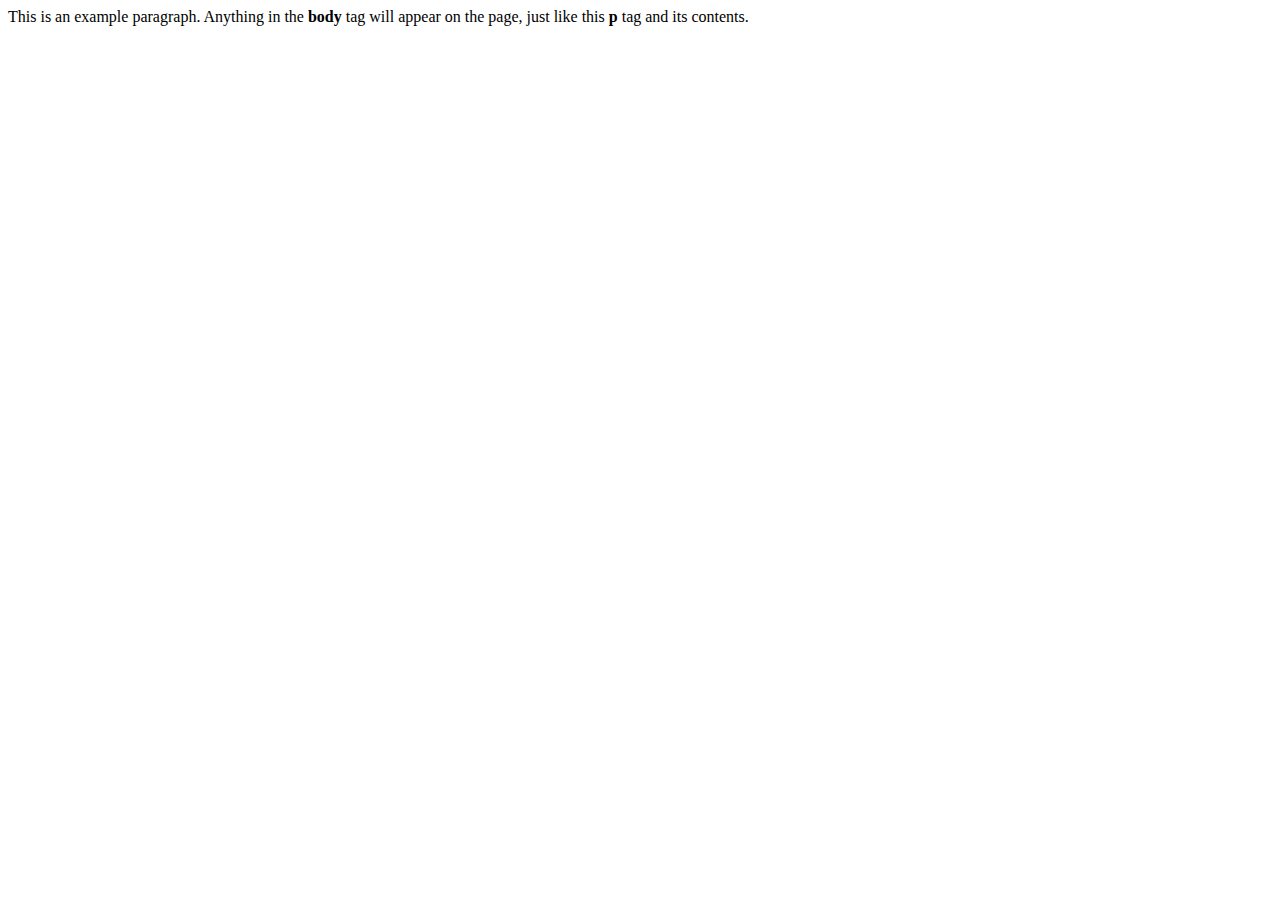
==== commit ac7c1706: "Update indext.html" ====
--- a/indext.html
+++ b/indext.html
@@ -1,135 +1,8 @@
-<!doctype html>
 <html>
-
-<head>
-    <meta charset="utf-8" />
-    <meta name="viewport" content="width=device-width" />
-    <title>Movie Night</title>
-    <link href="style.css" rel="stylesheet" type="text/css" />
-    <!--Bootstrap-->
-    <link href="https://cdn.jsdelivr.net/npm/bootstrap@5.3.2/dist/css/bootstrap.min.css" rel="stylesheet"
-        integrity="sha384-T3c6CoIi6uLrA9TneNEoa7RxnatzjcDSCmG1MXxSR1GAsXEV/Dwwykc2MPK8M2HN" crossorigin="anonymous" />
-    <script src="config.js"></script>
-</head>
-
-<body data-bs-theme="dark">
-    <!-----------------NAVBAR-------------------->
-    <nav class="navbar navbar-expand-lg">
-        <div class="container-fluid">
-            <a class="navbar-brand" href="#">Movie Night Pro</a>
-            <button class="navbar-toggler" type="button" data-bs-toggle="collapse" data-bs-target="#navbarNavDropdown"
-                aria-controls="navbarNavDropdown" aria-expanded="false" aria-label="Toggle navigation">
-                <span class="navbar-toggler-icon"></span>
-            </button>
-            <div class="collapse navbar-collapse" id="navbarNavDropdown">
-                <ul class="navbar-nav">
-                    <li class="nav-item">
-                        <a class="nav-link active" aria-current="page" href="index.html">Home</a>
-                    </li>
-                    <li class="nav-item">
-                        <a class="nav-link" href="movies.html">Movies</a>
-                    </li>
-                    <li class="nav-item">
-                        <a class="nav-link" href="login.html">Login</a>
-                    </li>
-                    <li class="nav-item dropdown">
-                        <a class="nav-link dropdown-toggle" href="#" role="button" data-bs-toggle="dropdown"
-                            aria-expanded="false">
-                            Snacks
-                        </a>
-                        <ul class="dropdown-menu">
-                            <li><a class="dropdown-item" href="#">Popcorn</a></li>
-                            <li><a class="dropdown-item" href="#">Tacos</a></li>
-                            <li>
-                                <a class="dropdown-item" href="#">Chips</a>
-                            </li>
-                        </ul>
-                    </li>
-                </ul>
-            </div>
-        </div>
-    </nav>
-    <!------------------HEADER-------------------->
-    <div class="containr text-center">
-        <div class="row align-items-center pt-5">
-            <div class="col-md"></div>
-            <div class="col-md d-flex">
-                <input id="searchInput" class="form-control me-2" type="search" placeholder="Search"
-                    aria-label="Search" />
-                <button class="btn btn-outline-danger" type="submit" onclick="searchMovies()">Search</button>
-            </div>
-            <div class="col-md"></div>
-            <div id="result"></div>
-        </div>
-    </div>
-    <div class="container text-center mt-5 mb-5">
-        <h1 class="display-2 mb-5">Top movies today</h1>
-        <div class="row align-items-center">
-            <div id="1" class="col-lg-3"></div>
-            <div id="2" class="col-lg-3"></div>
-            <div id="3" class="col-lg-3"></div>
-            <div id="4" class="col-lg-3"></div>
-        </div>
-    </div>
-
-    <div id="carouselExampleIndicators" class="carousel slide">
-        <div class="carousel-indicators">
-            <button type="button" data-bs-target="#carouselExampleIndicators" data-bs-slide-to="0" class="active"
-                aria-current="true" aria-label="Slide 1"></button>
-            <button type="button" data-bs-target="#carouselExampleIndicators" data-bs-slide-to="1"
-                aria-label="Slide 2"></button>
-            <button type="button" data-bs-target="#carouselExampleIndicators" data-bs-slide-to="2"
-                aria-label="Slide 3"></button>
-        </div>
-        <div class="carousel-inner">
-            <div class="carousel-item active">
-                <img src="assets/c1.jpg" class="d-block w-100" alt="Movie Theater" />
-            </div>
-            <div class="carousel-item">
-                <img src="assets/c2.jpg" class="d-block w-100" alt="Popcorn" />
-            </div>
-            <div class="carousel-item">
-                <img src="assets/c3.jpg" class="d-block w-100" alt="Friends" />
-            </div>
-        </div>
-        <button class="carousel-control-prev" type="button" data-bs-target="#carouselExampleIndicators"
-            data-bs-slide="prev">
-            <span class="carousel-control-prev-icon" aria-hidden="true"></span>
-            <span class="visually-hidden">Previous</span>
-        </button>
-        <button class="carousel-control-next" type="button" data-bs-target="#carouselExampleIndicators"
-            data-bs-slide="next">
-            <span class="carousel-control-next-icon" aria-hidden="true"></span>
-            <span class="visually-hidden">Next</span>
-        </button>
-    </div>
-
-    <div class="toast-container position-fixed bottom-0 start-0 p-6">
-        <div class="toast" id="liveToast" role="alert" aria-live="assertive" aria-atomic="true">
-            <div class="toast-body">
-                <div class="d-flex gap-4">
-                    <span><i class="fa-solid fa-circle-check fa-lg icon-success"></i></span>
-                    <div class="d-flex flex-column flex-grow-1 gap-2">
-                        <div class="d-flex align-items-center">
-                            <span class="fw-semibold">Error</span>
-                            <button type="button" class="btn-close btn-close-sm ms-auto" data-bs-dismiss="toast"
-                                aria-label="Close"></button>
-                        </div>
-                        <span id="error-message"></span>
-                    </div>
-                </div>
-            </div>
-        </div>
-    </div>
-
-    <script src="script.js"></script>
-    <script src="https://cdn.jsdelivr.net/npm/jquery@3.7.1/dist/jquery.slim.min.js"></script>
-    <script src="https://cdn.jsdelivr.net/npm/popper.js@1.16.1/dist/umd/popper.min.js"></script>
-    <script src="https://cdn.jsdelivr.net/npm/bootstrap@4.6.2/dist/js/bootstrap.bundle.min.js"></script>
-    <!--Bootstrap JS-->
-    <script src="https://cdn.jsdelivr.net/npm/bootstrap@5.3.2/dist/js/bootstrap.bundle.min.js"
-        integrity="sha384-C6RzsynM9kWDrMNeT87bh95OGNyZPhcTNXj1NW7RuBCsyN/o0jlpcV8Qyq46cDfL"
-        crossorigin="anonymous"></script>
-</body>
-
+  <head>
+    <title>This is the title of the webpage!</title>
+  </head>
+  <body>
+    <p>This is an example paragraph. Anything in the <strong>body</strong> tag will appear on the page, just like this <strong>p</strong> tag and its contents.</p>
+  </body>
 </html>
